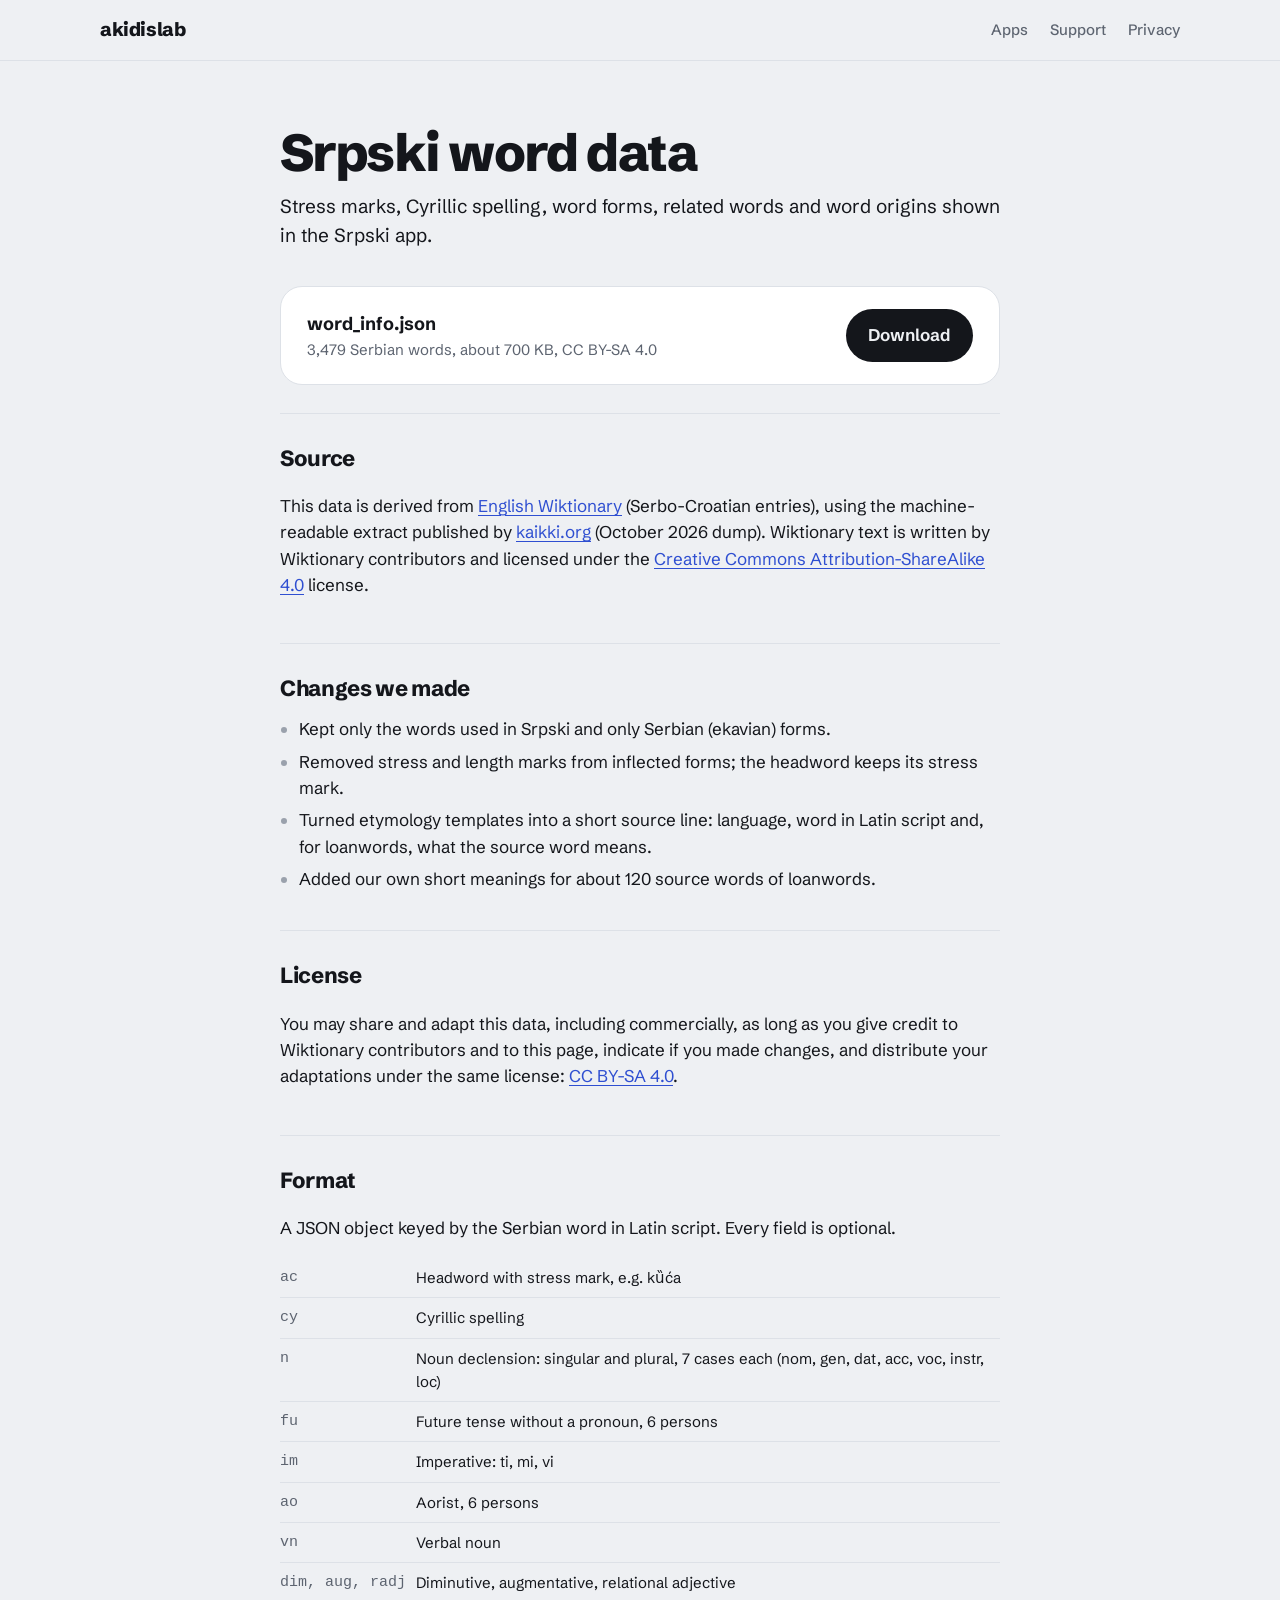
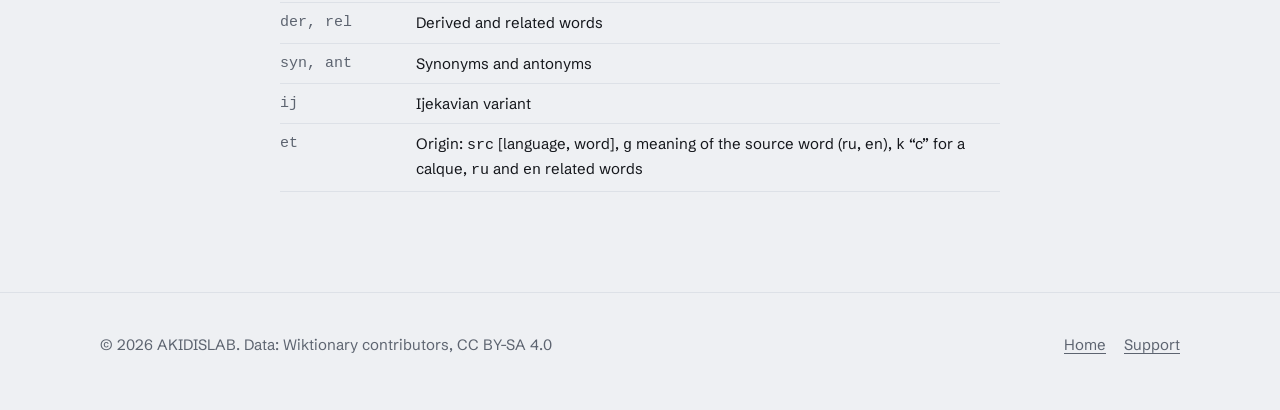
==== srpski/data/index.html @ e123940c "Redesign site, add Srpski and its Wiktionary word data page" ====
<!DOCTYPE html>
<html lang="en">
<head>
  <meta charset="utf-8">
  <meta name="viewport" content="width=device-width, initial-scale=1">
  <title>Srpski Word Data · AKIDISLAB</title>
  <meta name="description" content="Word data used in the Srpski app, derived from Wiktionary and published under CC BY-SA 4.0.">
  <link rel="preconnect" href="https://fonts.googleapis.com">
  <link rel="preconnect" href="https://fonts.gstatic.com" crossorigin>
  <link href="https://fonts.googleapis.com/css2?family=Newsreader:ital,opsz,wght@0,6..72,500;0,6..72,600;1,6..72,500&family=Schibsted+Grotesk:wght@400;500;600;700;800&display=swap" rel="stylesheet">
  <link rel="stylesheet" href="../../assets/site.css">
</head>
<body>
  <header class="top">
    <div class="wrap">
      <a class="mark" href="/">akidislab</a>
      <nav aria-label="Main">
        <a href="../../index.html#apps">Apps</a>
        <a href="../../support.html">Support</a>
        <a href="../../privacy.html">Privacy</a>
      </nav>
    </div>
  </header>

  <main class="narrow doc">
    <div class="page-head">
      <h1>Srpski word data</h1>
      <p>Stress marks, Cyrillic spelling, word forms, related words and word origins shown in the Srpski app.</p>
    </div>

    <div class="download">
      <div>
        <b>word_info.json</b>
        <span>3,479 Serbian words, about 700 KB, CC BY-SA 4.0</span>
      </div>
      <a class="btn" href="word_info.json" download>Download</a>
    </div>

    <section>
      <h2>Source</h2>
      <p>This data is derived from <a href="https://en.wiktionary.org">English Wiktionary</a> (Serbo-Croatian entries), using the machine-readable extract published by <a href="https://kaikki.org">kaikki.org</a> (October 2026 dump). Wiktionary text is written by Wiktionary contributors and licensed under the <a href="https://creativecommons.org/licenses/by-sa/4.0/">Creative Commons Attribution-ShareAlike 4.0</a> license.</p>
    </section>

    <section>
      <h2>Changes we made</h2>
      <ul>
        <li>Kept only the words used in Srpski and only Serbian (ekavian) forms.</li>
        <li>Removed stress and length marks from inflected forms; the headword keeps its stress mark.</li>
        <li>Turned etymology templates into a short source line: language, word in Latin script and, for loanwords, what the source word means.</li>
        <li>Added our own short meanings for about 120 source words of loanwords.</li>
      </ul>
    </section>

    <section>
      <h2>License</h2>
      <p>You may share and adapt this data, including commercially, as long as you give credit to Wiktionary contributors and to this page, indicate if you made changes, and distribute your adaptations under the same license: <a href="https://creativecommons.org/licenses/by-sa/4.0/">CC BY-SA 4.0</a>.</p>
    </section>

    <section>
      <h2>Format</h2>
      <p>A JSON object keyed by the Serbian word in Latin script. Every field is optional.</p>
      <table class="keys">
        <tr><td>ac</td><td>Headword with stress mark, e.g. kȕća</td></tr>
        <tr><td>cy</td><td>Cyrillic spelling</td></tr>
        <tr><td>n</td><td>Noun declension: singular and plural, 7 cases each (nom, gen, dat, acc, voc, instr, loc)</td></tr>
        <tr><td>fu</td><td>Future tense without a pronoun, 6 persons</td></tr>
        <tr><td>im</td><td>Imperative: ti, mi, vi</td></tr>
        <tr><td>ao</td><td>Aorist, 6 persons</td></tr>
        <tr><td>vn</td><td>Verbal noun</td></tr>
        <tr><td>dim, aug, radj</td><td>Diminutive, augmentative, relational adjective</td></tr>
        <tr><td>der, rel</td><td>Derived and related words</td></tr>
        <tr><td>syn, ant</td><td>Synonyms and antonyms</td></tr>
        <tr><td>ij</td><td>Ijekavian variant</td></tr>
        <tr><td>et</td><td>Origin: <code>src</code> [language, word], <code>g</code> meaning of the source word (ru, en), <code>k</code> “c” for a calque, <code>ru</code> and <code>en</code> related words</td></tr>
      </table>
    </section>
  </main>

  <footer class="foot">
    <div class="wrap">
      <div>© 2026 AKIDISLAB. Data: Wiktionary contributors, CC BY-SA 4.0</div>
      <nav aria-label="Footer">
        <a href="/">Home</a>
        <a href="../../support.html">Support</a>
      </nav>
    </div>
  </footer>
</body>
</html>
---- assets/site.css ----
/* AKIDISLAB — общий стиль сайта: холодная бумага, тёмные чернила, цвет дают сами приложения. */

:root {
  --paper: #eef0f3;
  --surface: #ffffff;
  --ink: #14161b;
  --subtle: #5d6470;
  --faint: #9aa1ac;
  --hairline: #dde1e7;
  --link: #2f4fd1;
  --known: #0e9e6b;
  --learning: #2b57dd;
  --fresh: #d6dae1;
  --radius: 22px;
  --sans: "Schibsted Grotesk", system-ui, -apple-system, "Segoe UI", sans-serif;
  --serif: "Newsreader", "New York", Georgia, serif;
  color-scheme: light;
}

@media (prefers-color-scheme: dark) {
  :root:not([data-theme="light"]) {
    --paper: #0f1013;
    --surface: #181a1f;
    --ink: #f2f3f5;
    --subtle: #9aa1ac;
    --faint: #5c626c;
    --hairline: #2a2e35;
    --link: #8fa8ff;
    --known: #2fcb8e;
    --learning: #6e90f7;
    --fresh: #2c3038;
    color-scheme: dark;
  }
}
:root[data-theme="dark"] {
  --paper: #0f1013;
  --surface: #181a1f;
  --ink: #f2f3f5;
  --subtle: #9aa1ac;
  --faint: #5c626c;
  --hairline: #2a2e35;
  --link: #8fa8ff;
  --known: #2fcb8e;
  --learning: #6e90f7;
  --fresh: #2c3038;
  color-scheme: dark;
}

*, *::before, *::after { box-sizing: border-box; }
html { -webkit-text-size-adjust: 100%; }
body {
  margin: 0;
  background: var(--paper);
  color: var(--ink);
  font-family: var(--sans);
  font-size: 17px;
  line-height: 1.55;
  -webkit-font-smoothing: antialiased;
}
img { max-width: 100%; display: block; }
a { color: var(--link); text-decoration-thickness: 1px; text-underline-offset: 3px; }
a:hover { text-decoration-thickness: 2px; }
:focus-visible { outline: 3px solid var(--link); outline-offset: 3px; border-radius: 6px; }

.wrap { width: min(1080px, 100% - 32px); margin-inline: auto; }
.narrow { width: min(720px, 100% - 32px); margin-inline: auto; }

/* Шапка */
.top {
  position: sticky; top: 0; z-index: 10;
  background: color-mix(in srgb, var(--paper) 86%, transparent);
  backdrop-filter: saturate(160%) blur(14px);
  -webkit-backdrop-filter: saturate(160%) blur(14px);
  border-bottom: 1px solid var(--hairline);
}
.top .wrap { display: flex; align-items: center; justify-content: space-between; gap: 16px; height: 60px; }
.mark { font-weight: 800; font-size: 19px; letter-spacing: -0.02em; color: var(--ink); text-decoration: none; }
.mark span { color: var(--subtle); font-weight: 500; }
.top nav { display: flex; gap: 22px; }
.top nav a { color: var(--subtle); text-decoration: none; font-weight: 500; font-size: 15px; }
.top nav a:hover, .top nav a[aria-current="page"] { color: var(--ink); }

/* Главная: первый экран */
.hero { display: grid; grid-template-columns: 1.15fr 1fr; gap: 48px; align-items: center; padding: 88px 0 72px; }
.hero h1 {
  font-size: clamp(40px, 6.2vw, 72px); line-height: 1.02; letter-spacing: -0.035em;
  font-weight: 800; margin: 0 0 22px;
}
.hero h1 em { font-family: var(--serif); font-weight: 500; font-style: italic; letter-spacing: -0.01em; }
.lede { font-size: 19px; color: var(--subtle); max-width: 34em; margin: 0 0 30px; }
.actions { display: flex; flex-wrap: wrap; gap: 14px 22px; align-items: center; }
.btn {
  display: inline-block; padding: 13px 22px; border-radius: 999px;
  background: var(--ink); color: var(--paper); font-weight: 650; text-decoration: none;
}
.btn:hover { opacity: 0.88; }

/* Веер иконок — стопка карточек, раскрывается при загрузке */
.fan { position: relative; height: 340px; }
.fan img {
  position: absolute; left: 50%; top: 50%; width: 156px; height: 156px;
  border-radius: 38px; box-shadow: 0 18px 40px -14px rgba(20, 22, 27, 0.45);
  transform: translate(-50%, -50%);
  animation: fan 900ms cubic-bezier(.2, .8, .2, 1) 150ms both;
}
.fan img:nth-child(1) { --to: translate(-150%, -34%) rotate(-15deg); z-index: 1; }
.fan img:nth-child(2) { --to: translate(-92%, -60%) rotate(-5deg); z-index: 2; }
.fan img:nth-child(3) { --to: translate(-30%, -58%) rotate(5deg); z-index: 3; }
.fan img:nth-child(4) { --to: translate(28%, -32%) rotate(15deg); z-index: 4; }
@keyframes fan { from { transform: translate(-50%, -50%) rotate(0); } to { transform: var(--to); } }
.fan img { transform: var(--to); }

/* Список приложений */
.apps { padding: 24px 0 64px; }
.section-title { font-size: 32px; letter-spacing: -0.02em; font-weight: 800; margin: 0 0 8px; }
.app {
  display: grid; grid-template-columns: 112px 1fr; gap: 28px;
  padding: 34px 0; border-top: 1px solid var(--hairline);
}
.app:last-child { border-bottom: 1px solid var(--hairline); }
.app-icon { width: 112px; height: 112px; border-radius: 26px; box-shadow: 0 10px 24px -12px rgba(20, 22, 27, .45); }
.app h3 { font-size: 26px; letter-spacing: -0.02em; margin: 0; font-weight: 750; }
.app h3 small { display: block; font-size: 16px; font-weight: 500; color: var(--subtle); letter-spacing: 0; margin-top: 2px; }
.app p { margin: 12px 0 0; max-width: 40em; }
.app-links { display: flex; flex-wrap: wrap; align-items: center; gap: 12px 20px; margin-top: 18px; font-size: 15px; font-weight: 550; }
.badge img { height: 40px; width: auto; }

/* Srpski — главный: мозаика слов, как в приложении */
.app--featured {
  grid-template-columns: 112px 1fr 300px;
  background: var(--surface); border: 1px solid var(--hairline); border-radius: var(--radius);
  padding: 34px; margin: 28px 0 28px;
}
.app--featured + .app { border-top: 0; }
.facts { display: flex; flex-wrap: wrap; gap: 8px 22px; margin: 16px 0 0; padding: 0; list-style: none; color: var(--subtle); font-size: 15px; }
.facts b { color: var(--ink); font-weight: 700; }
.mosaic-card { align-self: center; }
.mosaic { display: grid; grid-template-columns: repeat(12, 1fr); gap: 4px; }
.mosaic i { aspect-ratio: 1; border-radius: 4px; background: var(--fresh); }
.mosaic i.k { background: var(--known); }
.mosaic i.l { background: var(--learning); }
.sample { margin-top: 16px; display: grid; gap: 6px; }
.sample div { display: flex; justify-content: space-between; gap: 12px; border-bottom: 1px solid var(--hairline); padding-bottom: 6px; }
.sample b { font-family: var(--serif); font-size: 20px; font-weight: 600; }
.sample b i { color: #d62b6e; font-weight: 500; margin-right: 4px; }
.sample span { color: var(--subtle); font-size: 15px; align-self: center; }
.mosaic-note { color: var(--faint); font-size: 13px; margin-top: 10px; }

/* Подвал */
.foot { border-top: 1px solid var(--hairline); padding: 40px 0 56px; color: var(--subtle); font-size: 15px; }
.foot .wrap { display: flex; flex-wrap: wrap; justify-content: space-between; gap: 18px; }
.foot nav { display: flex; gap: 18px; }
.foot a { color: var(--subtle); }

/* Текстовые страницы: поддержка, политика, данные */
.page-head { padding: 64px 0 28px; }
.page-head h1 { font-size: clamp(36px, 5vw, 52px); letter-spacing: -0.03em; line-height: 1.05; margin: 0 0 12px; font-weight: 800; }
.page-head p { color: var(--subtle); font-size: 19px; margin: 0; }
.meta { color: var(--faint); font-size: 14px; margin-top: 10px !important; }
.doc { padding-bottom: 72px; }
.doc section { padding: 28px 0; border-top: 1px solid var(--hairline); }
.doc h2 { font-size: 22px; letter-spacing: -0.015em; margin: 0 0 10px; font-weight: 750; }
.doc p, .doc li { color: var(--ink); }
.doc ul { padding-left: 1.1em; margin: 10px 0; }
.doc li { margin: 6px 0; }
.doc li::marker { color: var(--faint); }
.chips { display: flex; flex-wrap: wrap; gap: 8px; margin-top: 14px; }
.chips span { border: 1px solid var(--hairline); background: var(--surface); border-radius: 999px; padding: 4px 12px; font-size: 14px; color: var(--subtle); }

.contact {
  background: var(--surface); border: 1px solid var(--hairline); border-radius: var(--radius);
  padding: 26px 28px; margin: 8px 0 36px;
}
.contact a.mail { font-size: clamp(22px, 4vw, 30px); font-weight: 750; letter-spacing: -0.02em; text-decoration: none; color: var(--ink); word-break: break-all; }
.contact a.mail:hover { color: var(--link); }
.contact p { margin: 6px 0 0; color: var(--subtle); }

.faq h2 { font-size: 22px; letter-spacing: -0.015em; margin: 36px 0 6px; font-weight: 750; }
details { border-bottom: 1px solid var(--hairline); }
details summary {
  cursor: pointer; list-style: none; padding: 16px 32px 16px 0; font-weight: 650; position: relative;
}
details summary::-webkit-details-marker { display: none; }
details summary::after {
  content: ""; position: absolute; right: 6px; top: 50%; width: 9px; height: 9px;
  border-right: 2px solid var(--faint); border-bottom: 2px solid var(--faint);
  transform: translateY(-70%) rotate(45deg); transition: transform .2s;
}
details[open] summary::after { transform: translateY(-30%) rotate(-135deg); }
details > div { padding: 0 0 18px; color: var(--subtle); }

table.keys { width: 100%; border-collapse: collapse; font-size: 15px; margin-top: 12px; }
table.keys td { padding: 8px 10px 8px 0; border-bottom: 1px solid var(--hairline); vertical-align: top; }
table.keys td:first-child { font-family: ui-monospace, SFMono-Regular, Menlo, monospace; white-space: nowrap; color: var(--subtle); }

.download {
  display: flex; flex-wrap: wrap; align-items: center; justify-content: space-between; gap: 14px;
  background: var(--surface); border: 1px solid var(--hairline); border-radius: var(--radius); padding: 22px 26px; margin: 8px 0 28px;
}
.download b { font-size: 18px; }
.download span { color: var(--subtle); font-size: 15px; display: block; }

@media (max-width: 860px) {
  .hero { grid-template-columns: 1fr; gap: 12px; padding: 48px 0 40px; }
  .fan { height: 250px; order: -1; }
  .fan img { width: 124px; height: 124px; border-radius: 28px; }
  .app--featured { grid-template-columns: 88px 1fr; padding: 24px; }
  .mosaic-card { grid-column: 1 / -1; }
}
@media (max-width: 560px) {
  body { font-size: 16px; }
  .top nav { gap: 14px; }
  .app { grid-template-columns: 64px 1fr; gap: 16px; padding: 26px 0; }
  .app-icon { width: 64px; height: 64px; border-radius: 15px; }
  .app h3 { font-size: 22px; }
  .app--featured { grid-template-columns: 64px 1fr; padding: 20px; }
  .badge img { height: 36px; }
}
@media (prefers-reduced-motion: reduce) {
  .fan img { animation: none; }
}
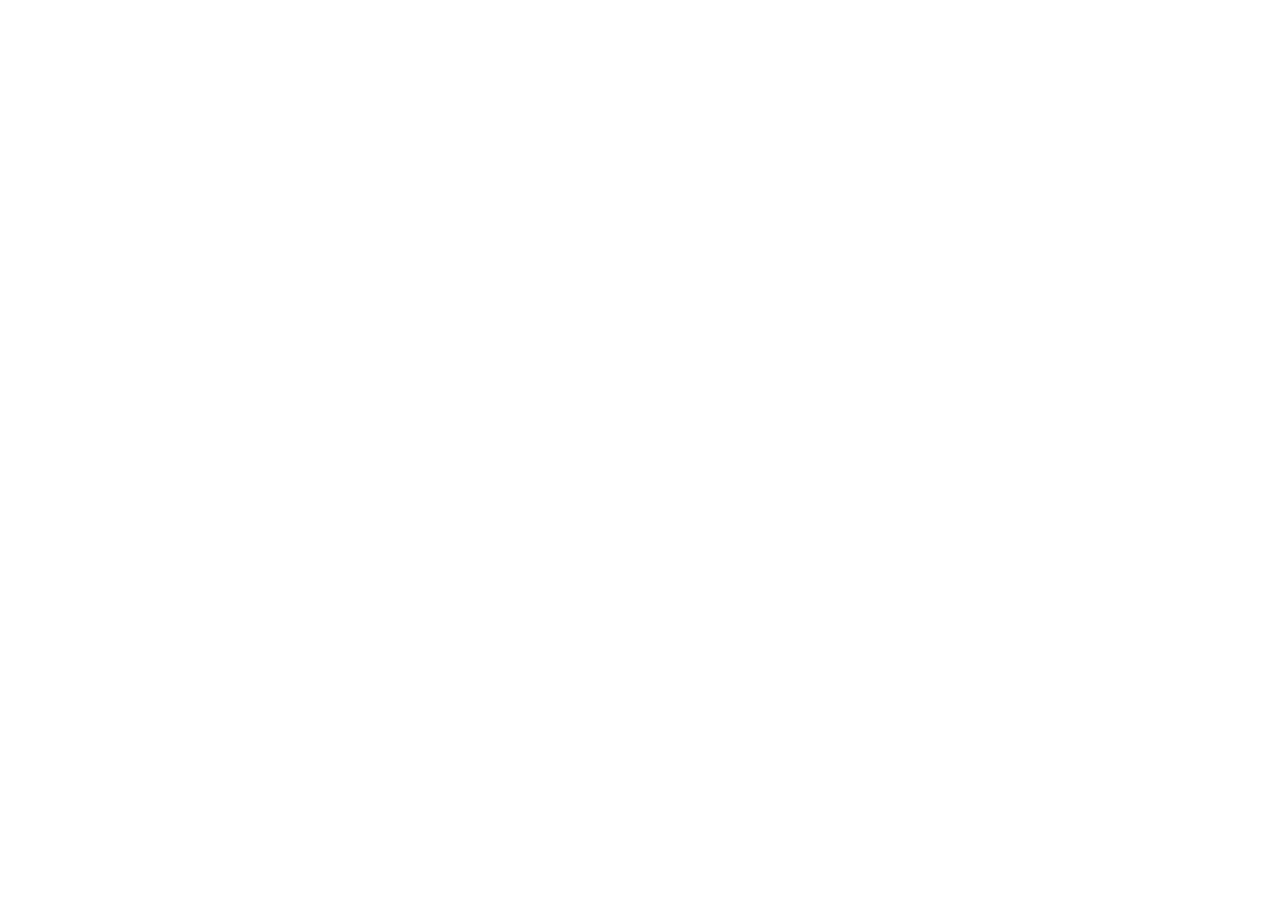
==== commit a304a654: "Redirect data page to serbianwords.app/data" ====
--- a/srpski/data/index.html
+++ b/srpski/data/index.html
@@ -1,89 +1,13 @@
-<!DOCTYPE html>
+<!doctype html>
 <html lang="en">
 <head>
-  <meta charset="utf-8">
-  <meta name="viewport" content="width=device-width, initial-scale=1">
-  <title>Srpski Word Data · AKIDISLAB</title>
-  <meta name="description" content="Word data used in the Srpski app, derived from Wiktionary and published under CC BY-SA 4.0.">
-  <link rel="preconnect" href="https://fonts.googleapis.com">
-  <link rel="preconnect" href="https://fonts.gstatic.com" crossorigin>
-  <link href="https://fonts.googleapis.com/css2?family=Newsreader:ital,opsz,wght@0,6..72,500;0,6..72,600;1,6..72,500&family=Schibsted+Grotesk:wght@400;500;600;700;800&display=swap" rel="stylesheet">
-  <link rel="stylesheet" href="../../assets/site.css">
+<meta charset="utf-8">
+<meta name="viewport" content="width=device-width, initial-scale=1">
+<title>Srpski — our data</title>
+<meta http-equiv="refresh" content="0; url=https://serbianwords.app/data">
+<link rel="canonical" href="https://serbianwords.app/data">
 </head>
 <body>
-  <header class="top">
-    <div class="wrap">
-      <a class="mark" href="/">akidislab</a>
-      <nav aria-label="Main">
-        <a href="../../index.html#apps">Apps</a>
-        <a href="../../support.html">Support</a>
-        <a href="../../privacy.html">Privacy</a>
-      </nav>
-    </div>
-  </header>
-
-  <main class="narrow doc">
-    <div class="page-head">
-      <h1>Srpski word data</h1>
-      <p>Stress marks, Cyrillic spelling, word forms, related words and word origins shown in the Srpski app.</p>
-    </div>
-
-    <div class="download">
-      <div>
-        <b>word_info.json</b>
-        <span>3,479 Serbian words, about 700 KB, CC BY-SA 4.0</span>
-      </div>
-      <a class="btn" href="word_info.json" download>Download</a>
-    </div>
-
-    <section>
-      <h2>Source</h2>
-      <p>This data is derived from <a href="https://en.wiktionary.org">English Wiktionary</a> (Serbo-Croatian entries), using the machine-readable extract published by <a href="https://kaikki.org">kaikki.org</a> (October 2026 dump). Wiktionary text is written by Wiktionary contributors and licensed under the <a href="https://creativecommons.org/licenses/by-sa/4.0/">Creative Commons Attribution-ShareAlike 4.0</a> license.</p>
-    </section>
-
-    <section>
-      <h2>Changes we made</h2>
-      <ul>
-        <li>Kept only the words used in Srpski and only Serbian (ekavian) forms.</li>
-        <li>Removed stress and length marks from inflected forms; the headword keeps its stress mark.</li>
-        <li>Turned etymology templates into a short source line: language, word in Latin script and, for loanwords, what the source word means.</li>
-        <li>Added our own short meanings for about 120 source words of loanwords.</li>
-      </ul>
-    </section>
-
-    <section>
-      <h2>License</h2>
-      <p>You may share and adapt this data, including commercially, as long as you give credit to Wiktionary contributors and to this page, indicate if you made changes, and distribute your adaptations under the same license: <a href="https://creativecommons.org/licenses/by-sa/4.0/">CC BY-SA 4.0</a>.</p>
-    </section>
-
-    <section>
-      <h2>Format</h2>
-      <p>A JSON object keyed by the Serbian word in Latin script. Every field is optional.</p>
-      <table class="keys">
-        <tr><td>ac</td><td>Headword with stress mark, e.g. kȕća</td></tr>
-        <tr><td>cy</td><td>Cyrillic spelling</td></tr>
-        <tr><td>n</td><td>Noun declension: singular and plural, 7 cases each (nom, gen, dat, acc, voc, instr, loc)</td></tr>
-        <tr><td>fu</td><td>Future tense without a pronoun, 6 persons</td></tr>
-        <tr><td>im</td><td>Imperative: ti, mi, vi</td></tr>
-        <tr><td>ao</td><td>Aorist, 6 persons</td></tr>
-        <tr><td>vn</td><td>Verbal noun</td></tr>
-        <tr><td>dim, aug, radj</td><td>Diminutive, augmentative, relational adjective</td></tr>
-        <tr><td>der, rel</td><td>Derived and related words</td></tr>
-        <tr><td>syn, ant</td><td>Synonyms and antonyms</td></tr>
-        <tr><td>ij</td><td>Ijekavian variant</td></tr>
-        <tr><td>et</td><td>Origin: <code>src</code> [language, word], <code>g</code> meaning of the source word (ru, en), <code>k</code> “c” for a calque, <code>ru</code> and <code>en</code> related words</td></tr>
-      </table>
-    </section>
-  </main>
-
-  <footer class="foot">
-    <div class="wrap">
-      <div>© 2026 AKIDISLAB. Data: Wiktionary contributors, CC BY-SA 4.0</div>
-      <nav aria-label="Footer">
-        <a href="/">Home</a>
-        <a href="../../support.html">Support</a>
-      </nav>
-    </div>
-  </footer>
+<p><a href="https://serbianwords.app/data">Our data has moved to serbianwords.app/data</a></p>
 </body>
 </html>
